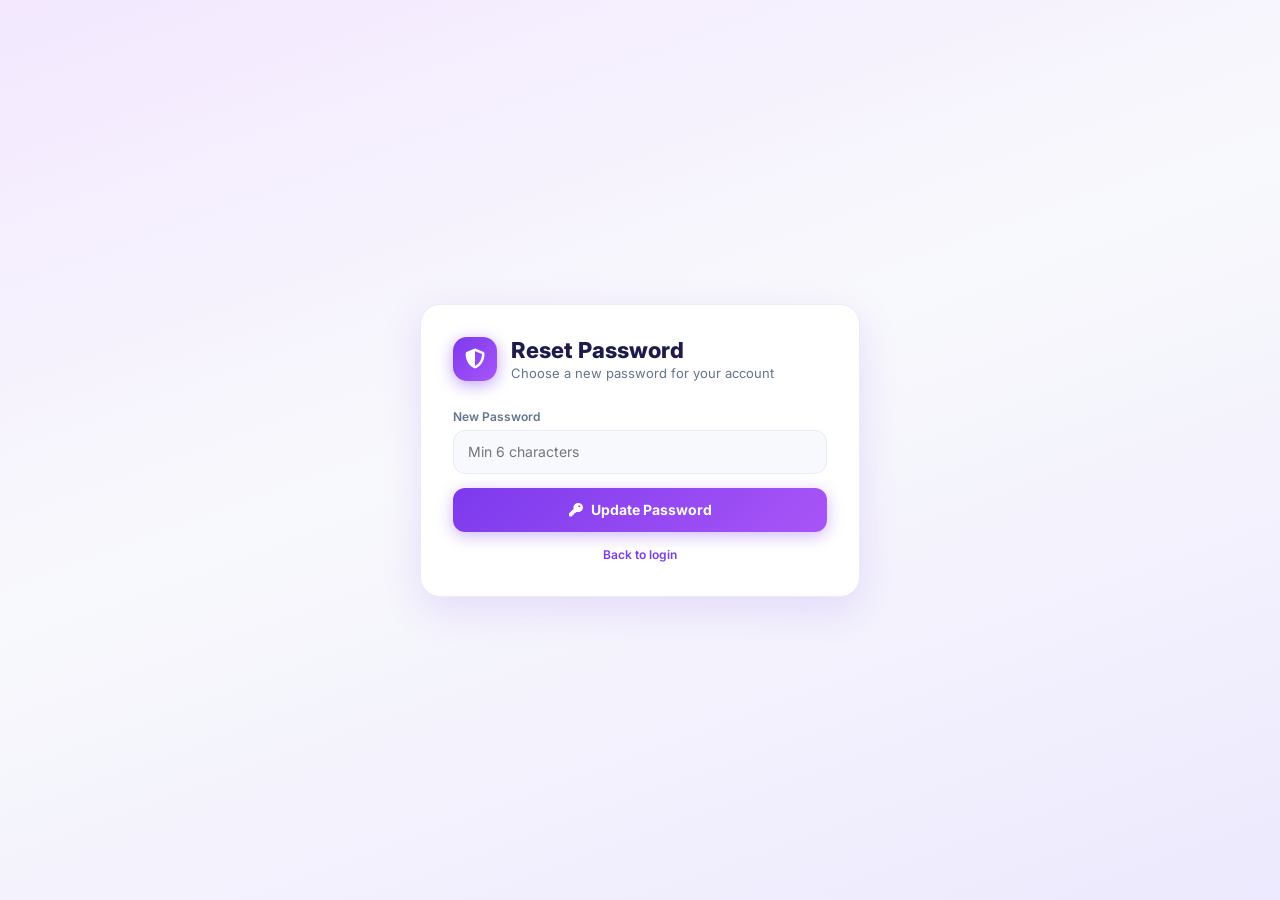
==== safepath/frontend/reset-password.html @ 69503cb5 "Initial SafePath project upload" ====
<!DOCTYPE html>
<html lang="en">
<head>
  <title>SafePath AI - Reset Password</title>
  <meta charset="UTF-8"/>
  <meta name="viewport" content="width=device-width, initial-scale=1.0"/>
  <link rel="stylesheet" href="https://cdnjs.cloudflare.com/ajax/libs/font-awesome/6.5.1/css/all.min.css"/>
  <link rel="stylesheet" href="styles.css"/>
</head>
<body class="reset-page">
  <main class="login-shell">
    <section class="login-card">
      <header class="login-brand">
        <div class="brand-mark"><i class="fa-solid fa-shield-halved"></i></div>
        <div>
          <h1>Reset Password</h1>
          <p>Choose a new password for your account</p>
        </div>
      </header>
      <div class="input-group">
        <label>New Password</label>
        <input id="newPassword" type="password" placeholder="Min 6 characters" autocomplete="new-password"/>
      </div>
      <button type="button" id="resetBtn" class="btn-primary"><i class="fa-solid fa-key" style="margin-right:8px"></i>Update Password</button>
      <p class="info-text login-switch" style="margin-top:14px"><a href="login.html">Back to login</a></p>
    </section>
  </main>
  <div id="toastHost"></div>
  <script src="origin.js"></script>
  <script>
    const API = getApiBase();
    const token = new URLSearchParams(location.search).get("token");

    function toast(message, type = "info") {
      const el = document.createElement("div");
      el.className = `toast ${type}`;
      el.textContent = message;
      document.getElementById("toastHost").appendChild(el);
      setTimeout(() => el.remove(), 6000);
    }

    document.getElementById("resetBtn").onclick = async () => {
      const password = document.getElementById("newPassword").value;
      if (!token) {
        toast("Invalid reset link.", "danger");
        return;
      }
      if (!password || password.length < 6) {
        toast("Password must be at least 6 characters.", "warn");
        return;
      }
      try {
        const res = await fetch(`${API}/api/reset-password`, {
          method: "POST",
          headers: { "Content-Type": "application/json" },
          body: JSON.stringify({ token, password }),
        });
        const data = await res.json();
        if (!res.ok) throw new Error(data.message || "Reset failed");
        toast("Password updated. Redirecting to login…", "success");
        setTimeout(() => { location.href = "login.html"; }, 1500);
      } catch (err) {
        toast(err.message, "danger");
      }
    };
  </script>
</body>
</html>
---- safepath/frontend/styles.css ----
/* SafePath — Premium Purple Dashboard Theme */
@import url("https://fonts.googleapis.com/css2?family=Inter:wght@400;500;600;700;800&display=swap");

:root {
  --primary: #7C3AED;
  --primary-dark: #6D28D9;
  --secondary: #A855F7;
  --bg: #F8F9FC;
  --card: #FFFFFF;
  --text: #1E1B4B;
  --text-muted: #64748B;
  --text-light: #94A3B8;
  --border: #E8ECF4;
  --success: #22C55E;
  --warning: #F59E0B;
  --danger: #EF4444;
  --sos-pink: #F43F5E;
  --sidebar-w: 300px;
  --radius: 20px;
  --radius-sm: 12px;
  --shadow: 0 4px 24px rgba(124, 58, 237, 0.08);
  --shadow-lg: 0 12px 40px rgba(124, 58, 237, 0.14);
  --gradient: linear-gradient(135deg, var(--primary) 0%, var(--secondary) 100%);
  --sidebar-gradient: linear-gradient(180deg, #4C1D95 0%, #1E1B4B 55%, #0F0A1E 100%);
  --transition: 0.25s cubic-bezier(0.4, 0, 0.2, 1);
}

* { box-sizing: border-box; margin: 0; padding: 0; }

html { scroll-behavior: smooth; }

body {
  height: 100vh;
  overflow: hidden;
  color: var(--text);
  background: var(--bg);
  font-family: Inter, "Segoe UI", system-ui, sans-serif;
  -webkit-font-smoothing: antialiased;
}

/* ─── App Shell ─── */
.app-body {
  display: grid;
  grid-template-columns: var(--sidebar-w) 1fr;
  height: 100vh;
}

.app-shell {
  display: flex;
  flex-direction: column;
  min-width: 0;
  height: 100vh;
  overflow: hidden;
}

/* ─── Sidebar ─── */
.sidebar {
  position: relative;
  z-index: 1200;
  display: flex;
  flex-direction: column;
  height: 100vh;
  padding: 24px 16px;
  background: var(--sidebar-gradient);
  overflow-y: auto;
  transition: transform var(--transition);
}

.sidebar-brand {
  display: flex;
  gap: 12px;
  align-items: center;
  padding: 0 8px 24px;
  border-bottom: 1px solid rgba(255, 255, 255, 0.08);
  margin-bottom: 20px;
}

.brand {
  display: flex;
  gap: 12px;
  align-items: center;
  width: 100%;
  margin-bottom: 16px;
}

.brand-mark {
  display: grid;
  width: 44px;
  height: 44px;
  place-items: center;
  border-radius: 14px;
  color: #fff;
  background: var(--gradient);
  font-size: 20px;
  font-weight: 800;
  box-shadow: 0 4px 16px rgba(124, 58, 237, 0.45);
  flex-shrink: 0;
}

.sidebar-brand h1,
.brand h1 {
  font-size: 20px;
  font-weight: 800;
  color: #fff;
  line-height: 1.2;
}

.brand-tagline,
.brand-sub,
.brand p {
  margin-top: 2px;
  color: rgba(255, 255, 255, 0.55);
  font-size: 11px;
  font-weight: 500;
}

.sidebar-nav {
  flex: 1;
  display: flex;
  flex-direction: column;
  gap: 4px;
}

.nav-section { margin-bottom: 18px; }

.nav-section-title,
.sidebar-heading {
  display: inline-block;
  margin: 0 0 12px 0;
  padding: 6px 12px;
  border-radius: 8px;
  font-size: 11px;
  font-weight: 800;
  letter-spacing: 0.14em;
  text-transform: uppercase;
  line-height: 1.2;
  border-left: 3px solid currentColor;
  box-shadow: 0 2px 10px rgba(0, 0, 0, 0.12);
}

.nav-section-title {
  margin-left: 4px;
}

.nav-title-navigation {
  color: #EDE9FE;
  background: linear-gradient(90deg, rgba(167, 139, 250, 0.35), rgba(167, 139, 250, 0.08));
  border-left-color: #C4B5FD;
  text-shadow: 0 0 20px rgba(196, 181, 253, 0.4);
}

.nav-title-checkpoints {
  color: #CFFAFE;
  background: linear-gradient(90deg, rgba(34, 211, 238, 0.28), rgba(34, 211, 238, 0.06));
  border-left-color: #22D3EE;
  text-shadow: 0 0 20px rgba(34, 211, 238, 0.35);
}

.sidebar-heading-safety {
  color: #DCFCE7;
  background: linear-gradient(90deg, rgba(34, 197, 94, 0.3), rgba(34, 197, 94, 0.06));
  border-left-color: #4ADE80;
  text-shadow: 0 0 20px rgba(74, 222, 128, 0.35);
}

.sidebar-heading-demo {
  color: #E0E7FF;
  background: linear-gradient(90deg, rgba(129, 140, 248, 0.32), rgba(129, 140, 248, 0.06));
  border-left-color: #818CF8;
  text-shadow: 0 0 20px rgba(129, 140, 248, 0.35);
}

.sidebar-heading-layers {
  color: #FFEDD5;
  background: linear-gradient(90deg, rgba(251, 146, 60, 0.3), rgba(251, 146, 60, 0.06));
  border-left-color: #FB923C;
  text-shadow: 0 0 20px rgba(251, 146, 60, 0.3);
}

.sidebar-heading-actions {
  color: #FFE4E6;
  background: linear-gradient(90deg, rgba(244, 63, 94, 0.32), rgba(244, 63, 94, 0.06));
  border-left-color: #FB7185;
  text-shadow: 0 0 20px rgba(251, 113, 133, 0.35);
}

.sidebar-panel h3.sidebar-heading {
  margin-bottom: 12px;
}

.nav-link {
  display: flex;
  align-items: center;
  gap: 10px;
  width: 100%;
  padding: 10px 12px;
  border: none;
  border-radius: var(--radius-sm);
  color: rgba(255, 255, 255, 0.72);
  background: transparent;
  font-family: inherit;
  font-size: 13px;
  font-weight: 600;
  text-decoration: none;
  cursor: pointer;
  transition: background var(--transition), color var(--transition), transform var(--transition);
}

.nav-link i { width: 18px; text-align: center; font-size: 14px; }

.nav-link:hover {
  background: rgba(255, 255, 255, 0.08);
  color: #fff;
  transform: translateX(3px);
}

.nav-link.active {
  background: var(--gradient);
  color: #fff;
  box-shadow: 0 4px 16px rgba(124, 58, 237, 0.4);
}

.sidebar-help-card {
  margin-top: auto;
  padding: 16px;
  border-radius: var(--radius);
  background: rgba(255, 255, 255, 0.06);
  border: 1px solid rgba(255, 255, 255, 0.1);
  backdrop-filter: blur(8px);
  text-align: center;
}

.sidebar-help-card p {
  color: rgba(255, 255, 255, 0.7);
  font-size: 12px;
  font-weight: 600;
  margin-bottom: 10px;
}

.btn-sos-sidebar {
  width: 100%;
  min-height: 44px;
  border: none;
  border-radius: var(--radius-sm);
  color: #fff;
  background: linear-gradient(135deg, #F43F5E, #E11D48);
  font-family: inherit;
  font-size: 15px;
  font-weight: 800;
  letter-spacing: 0.08em;
  cursor: pointer;
  box-shadow: 0 6px 20px rgba(244, 63, 94, 0.45);
  transition: transform var(--transition), box-shadow var(--transition);
}

.btn-sos-sidebar:hover {
  transform: scale(1.03);
  box-shadow: 0 8px 28px rgba(244, 63, 94, 0.55);
}

.sidebar-footer {
  padding-top: 12px;
  margin-top: 12px;
  border-top: 1px solid rgba(255, 255, 255, 0.08);
}

.sidebar-footer-nav {
  display: flex;
  flex-direction: column;
  gap: 4px;
  margin-bottom: 12px;
}

.sidebar-footer-nav .nav-link {
  padding: 9px 12px;
}

.auth-chip {
  width: 100%;
  min-height: 36px;
  padding: 0 14px;
  border: 1px solid rgba(255, 255, 255, 0.15);
  border-radius: 999px;
  color: rgba(255, 255, 255, 0.8);
  background: rgba(255, 255, 255, 0.06);
  font-family: inherit;
  font-size: 12px;
  font-weight: 600;
  cursor: pointer;
  transition: background var(--transition);
}

.auth-chip:hover { background: rgba(255, 255, 255, 0.12); }

/* ─── Top Navbar ─── */
.top-navbar {
  display: flex;
  align-items: center;
  gap: 16px;
  padding: 14px 24px;
  background: var(--card);
  border-bottom: 1px solid var(--border);
  flex-shrink: 0;
  z-index: 100;
}

.navbar-greeting {
  flex: 1;
  min-width: 0;
}

.greeting-label {
  display: block;
  font-size: 12px;
  color: var(--text-muted);
  font-weight: 500;
}

#userGreeting {
  font-size: 18px;
  font-weight: 700;
  color: var(--text);
  line-height: 1.3;
}

.navbar-actions {
  display: flex;
  align-items: center;
  gap: 12px;
}

.notif-btn {
  position: relative;
  width: 42px;
  height: 42px;
  border: 1px solid var(--border);
  border-radius: 50%;
  background: var(--bg);
  color: var(--text-muted);
  font-size: 16px;
  cursor: pointer;
  transition: background var(--transition), border-color var(--transition);
}

.notif-btn:hover {
  background: #F3E8FF;
  border-color: #DDD6FE;
  color: var(--primary);
}

.notif-badge {
  position: absolute;
  top: 6px;
  right: 6px;
  width: 8px;
  height: 8px;
  border-radius: 50%;
  background: var(--danger);
  border: 2px solid var(--card);
}

.profile-avatar {
  width: 42px;
  height: 42px;
  border-radius: 50%;
  background: var(--gradient);
  display: grid;
  place-items: center;
  color: #fff;
  font-size: 16px;
  font-weight: 700;
  box-shadow: 0 2px 12px rgba(124, 58, 237, 0.3);
}

/* ─── Main Content ─── */
.main-content {
  flex: 1;
  overflow-y: auto;
  padding: 20px 24px 24px;
  display: flex;
  flex-direction: column;
  gap: 16px;
  animation: fadeIn 0.4s ease;
}

@keyframes fadeIn {
  from { opacity: 0; transform: translateY(8px); }
  to { opacity: 1; transform: translateY(0); }
}

.content-layout {
  display: grid;
  grid-template-columns: 340px 1fr;
  gap: 16px;
  min-height: 420px;
  flex: 1;
}

/* ─── Panels & Cards ─── */
.panel {
  padding: 20px;
  border: 1px solid var(--border);
  border-radius: var(--radius);
  background: var(--card);
  box-shadow: var(--shadow);
  transition: box-shadow var(--transition), transform var(--transition);
}

.panel:hover { box-shadow: var(--shadow-lg); }

.panel h3 {
  margin-bottom: 14px;
  color: var(--text-muted);
  font-size: 11px;
  font-weight: 700;
  letter-spacing: 0.08em;
  text-transform: uppercase;
}

.route-card-panel { align-self: start; }

.panel-header {
  display: flex;
  align-items: center;
  justify-content: space-between;
  margin-bottom: 16px;
}

.panel-header h2 {
  font-size: 16px;
  font-weight: 700;
  color: var(--text);
}

/* ─── Inputs ─── */
.input-group { margin-bottom: 14px; }

.input-group label {
  display: block;
  margin-bottom: 6px;
  color: var(--text-muted);
  font-size: 12px;
  font-weight: 600;
}

.input-group input,
.input-group select,
.input-group textarea,
.guardian-section input {
  width: 100%;
  min-height: 44px;
  padding: 10px 14px;
  border: 1.5px solid var(--border);
  border-radius: var(--radius-sm);
  color: var(--text);
  background: var(--bg);
  font-family: inherit;
  font-size: 14px;
  transition: border-color var(--transition), box-shadow var(--transition);
}

.input-group input:focus,
.input-group select:focus,
.input-group textarea:focus {
  outline: none;
  border-color: var(--primary);
  box-shadow: 0 0 0 3px rgba(124, 58, 237, 0.12);
  background: #fff;
}

.route-inputs-wrap { position: relative; }

.swap-btn {
  position: absolute;
  right: -6px;
  top: 50%;
  transform: translateY(-50%);
  z-index: 2;
  width: 32px;
  height: 32px;
  border: 1.5px solid var(--border);
  border-radius: 50%;
  background: var(--card);
  color: var(--primary);
  font-size: 14px;
  cursor: default;
  box-shadow: var(--shadow);
  display: grid;
  place-items: center;
}

/* ─── Buttons ─── */
button {
  min-height: 44px;
  border: 0;
  border-radius: var(--radius-sm);
  font-family: inherit;
  font-size: 14px;
  font-weight: 700;
  cursor: pointer;
  transition: transform var(--transition), box-shadow var(--transition), opacity var(--transition);
}

button:active { transform: scale(0.98); }

.btn-primary, .btn-secondary, .btn-warning, .btn-danger, .btn-marker, .btn-demo {
  width: 100%;
  padding: 10px 14px;
}

.btn-primary {
  color: #fff;
  background: var(--gradient);
  box-shadow: 0 4px 16px rgba(124, 58, 237, 0.35);
}

.btn-primary:hover {
  box-shadow: 0 6px 24px rgba(124, 58, 237, 0.45);
  transform: translateY(-1px);
}

.btn-secondary {
  color: var(--primary);
  background: #F3E8FF;
  border: 1.5px solid #DDD6FE;
}

.btn-secondary:hover { background: #EDE9FE; }

.btn-warning {
  color: #92400E;
  background: #FEF3C7;
  border: 1.5px solid #FDE68A;
}

.btn-warning:hover { background: #FDE68A; }

.btn-danger {
  color: #fff;
  background: linear-gradient(135deg, var(--danger), #DC2626);
  box-shadow: 0 4px 16px rgba(239, 68, 68, 0.35);
}

.btn-danger:hover {
  box-shadow: 0 6px 24px rgba(239, 68, 68, 0.45);
  transform: translateY(-1px);
}

.btn-demo {
  color: #fff;
  background: linear-gradient(135deg, #6366F1, #8B5CF6);
  margin-top: 8px;
}

.btn-marker {
  border: 1.5px solid var(--border);
  color: var(--text);
  background: var(--bg);
  text-align: left;
  font-weight: 600;
  font-size: 13px;
}

.btn-marker:hover {
  border-color: var(--primary);
  background: #F3E8FF;
  color: var(--primary);
}

.btn-location { margin-top: 10px; }

.btn-location.location-active {
  color: #fff;
  background: linear-gradient(135deg, var(--success), #16A34A);
  border-color: transparent;
}

.features-section button + button,
.demo-section button + button,
.guardian-section button + button { margin-top: 8px; }

/* ─── Map ─── */
.map-area {
  position: relative;
  min-height: 0;
  height: 100%;
  border-radius: var(--radius);
  overflow: hidden;
  box-shadow: var(--shadow-lg);
  border: 1px solid var(--border);
}

.map-container {
  position: relative;
  width: 100%;
  height: 100%;
  min-height: 380px;
}

#map { width: 100%; height: 100%; min-height: 380px; }

.map-risk-legend {
  display: none;
  position: absolute;
  top: 16px;
  right: 16px;
  z-index: 800;
  padding: 12px 16px;
  border-radius: var(--radius-sm);
  background: rgba(255, 255, 255, 0.92);
  backdrop-filter: blur(12px);
  border: 1px solid var(--border);
  box-shadow: var(--shadow);
  pointer-events: none;
}

.map-risk-legend h4 {
  font-size: 11px;
  font-weight: 700;
  color: var(--text-muted);
  text-transform: uppercase;
  letter-spacing: 0.06em;
  margin-bottom: 8px;
}

.legend-item {
  display: flex;
  align-items: center;
  gap: 8px;
  font-size: 12px;
  color: var(--text);
  margin-bottom: 4px;
}

.legend-dot {
  width: 10px;
  height: 10px;
  border-radius: 50%;
  flex-shrink: 0;
}

.legend-dot.low { background: var(--success); }
.legend-dot.medium { background: var(--warning); }
.legend-dot.high { background: var(--danger); }

.map-legend {
  position: absolute;
  bottom: 16px;
  left: 16px;
  z-index: 800;
  padding: 10px 14px;
  border-radius: var(--radius-sm);
  border: 1px solid var(--border);
  background: rgba(255, 255, 255, 0.92);
  backdrop-filter: blur(8px);
  font-size: 11px;
  color: var(--text-muted);
  pointer-events: none;
  max-width: 260px;
  line-height: 1.4;
}

/* ─── Summary Cards ─── */
.summary-cards {
  display: grid;
  grid-template-columns: repeat(4, 1fr);
  gap: 14px;
  flex-shrink: 0;
}

.summary-card {
  padding: 18px 20px;
  border-radius: var(--radius);
  background: var(--card);
  border: 1px solid var(--border);
  box-shadow: var(--shadow);
  transition: transform var(--transition), box-shadow var(--transition);
}

.summary-card:hover {
  transform: translateY(-2px);
  box-shadow: var(--shadow-lg);
}

.summary-card h4 {
  font-size: 12px;
  font-weight: 600;
  color: var(--text-muted);
  margin-bottom: 8px;
}

.summary-card .stat-value {
  font-size: 28px;
  font-weight: 800;
  color: var(--text);
  line-height: 1.1;
}

.summary-card .stat-sub {
  font-size: 12px;
  color: var(--text-light);
  margin-top: 4px;
}

.advisor-card { position: relative; }

.beta-badge {
  display: inline-block;
  padding: 2px 8px;
  border-radius: 999px;
  background: var(--gradient);
  color: #fff;
  font-size: 10px;
  font-weight: 700;
  margin-bottom: 8px;
}

.advisor-card p {
  font-size: 12px;
  color: var(--text-muted);
  line-height: 1.5;
}

.score-card .score-display {
  font-size: 32px;
  font-weight: 800;
  color: var(--primary);
  line-height: 1;
}

.score-card .score-display span { color: var(--primary); }

#safetyStatus {
  display: inline-block;
  margin-top: 6px;
  padding: 3px 10px;
  border-radius: 999px;
  font-size: 11px;
  font-weight: 700;
  background: #F0FDF4;
}

/* ─── Feature Sections Grid ─── */
.sections-grid {
  display: grid;
  grid-template-columns: repeat(auto-fill, minmax(300px, 1fr));
  gap: 14px;
}

.status-card h2 {
  display: inline-block;
  min-width: 100px;
  padding: 6px 12px;
  border-radius: var(--radius-sm);
  font-size: 22px;
  font-weight: 800;
}

.status-card p { margin: 8px 0; color: var(--text-muted); font-size: 13px; }

.info-text { color: var(--text-muted); font-size: 12px; line-height: 1.5; }

.location-status { margin-top: 6px; }

/* ─── Route Compare ─── */
.route-compare-panel { display: none; }

.route-compare-panel.visible {
  display: block;
  animation: fadeIn 0.35s ease;
}

.route-compare-header {
  display: flex;
  align-items: center;
  gap: 10px;
  margin-bottom: 16px;
}

.route-compare-header h2 {
  font-size: 18px;
  font-weight: 800;
  color: var(--text);
}

.route-cards {
  display: grid;
  grid-template-columns: 1fr;
  gap: 12px;
  margin-bottom: 14px;
}

.route-card {
  padding: 18px;
  border: 2px solid var(--border);
  border-radius: var(--radius);
  background: var(--card);
  cursor: pointer;
  transition: border-color var(--transition), box-shadow var(--transition), transform var(--transition);
}

.route-card:hover {
  border-color: var(--primary);
  transform: translateY(-2px);
  box-shadow: var(--shadow);
}

.route-card.active {
  border-color: var(--primary);
  box-shadow: 0 0 0 3px rgba(124, 58, 237, 0.15);
}

.route-card.recommended {
  border-color: var(--success);
  box-shadow: 0 0 0 3px rgba(34, 197, 94, 0.15);
}

.route-card.recommended::before {
  content: "Recommended";
  display: inline-block;
  margin-bottom: 8px;
  padding: 3px 10px;
  border-radius: 999px;
  background: #F0FDF4;
  color: var(--success);
  font-size: 10px;
  font-weight: 700;
  text-transform: uppercase;
  letter-spacing: 0.04em;
}

.route-card h4 {
  font-size: 15px;
  font-weight: 700;
  color: var(--text);
  margin-bottom: 8px;
}

.route-card .meta {
  color: var(--text-muted);
  font-size: 12px;
  line-height: 1.6;
}

.why-route-card {
  padding: 18px 20px;
  border-radius: var(--radius);
  background: var(--gradient);
  color: #fff;
}

.why-route-card h4 {
  font-size: 14px;
  font-weight: 700;
  margin-bottom: 6px;
}

.why-route-card p,
.why-route-card #recommendedReason {
  font-size: 13px;
  opacity: 0.92;
  line-height: 1.55;
  color: rgba(255, 255, 255, 0.95);
}

/* ─── Route Legend ─── */
.route-legend-panel .btn-marker { margin-bottom: 6px; }

.legend-shortest { border-left: 4px solid #3B82F6; }
.legend-safest { border-left: 4px solid var(--success); }
.legend-balanced { border-left: 4px solid var(--warning); }

/* ─── Guardians ─── */
.guardian-link {
  display: block;
  margin-top: 10px;
  color: var(--primary);
  font-size: 13px;
  font-weight: 700;
  text-decoration: none;
}

.guardian-link:hover { text-decoration: underline; }

.guardian-list { margin: 10px 0 0; padding: 0; list-style: none; }

.guardian-list li {
  display: flex;
  align-items: center;
  justify-content: space-between;
  gap: 8px;
  margin-bottom: 8px;
  padding: 10px 12px;
  border: 1px solid var(--border);
  border-radius: var(--radius-sm);
  background: var(--bg);
  font-size: 12px;
  transition: border-color var(--transition);
}

.guardian-list li:hover { border-color: #DDD6FE; }

.guardian-list button {
  min-height: 28px;
  padding: 0 10px;
  border-radius: 8px;
  color: #fff;
  background: var(--danger);
  font-size: 11px;
}

/* ─── Heatmap ─── */
.heatmap-legend {
  display: flex;
  flex-wrap: wrap;
  gap: 10px;
  margin-top: 10px;
  font-size: 11px;
  color: var(--text-muted);
}

.heatmap-legend i {
  display: inline-block;
  width: 10px;
  height: 10px;
  border-radius: 50%;
}

.leaflet-heatmap-layer { z-index: 450 !important; }

#toggleHeatmapBtn.heatmap-on {
  border-color: var(--danger);
  background: #FEF2F2;
  color: #991B1B;
  opacity: 1 !important;
}

.heatmap-high { background: var(--danger); }
.heatmap-medium { background: var(--warning); }
.heatmap-low { background: #EAB308; }

.marker-controls { display: grid; gap: 7px; }

/* ─── POI Badges ─── */
.map-badge {
  display: inline-flex;
  align-items: center;
  justify-content: center;
  width: 26px;
  height: 26px;
  border-radius: 50%;
  color: #fff;
  font-size: 11px;
  font-weight: 800;
  border: 2px solid #fff;
  box-shadow: 0 2px 8px rgba(30, 27, 75, 0.25);
}

.map-badge.police { background: #1E40AF; }
.map-badge.hospital { background: var(--danger); }
.map-badge.hotel { background: var(--primary); }
.map-badge.hostel { background: #EA580C; }
.map-badge.metro { background: #0891B2; }
.map-badge.bus { background: var(--success); }

.poi-marker-wrap,
.route-pin-wrap {
  background: transparent !important;
  border: none !important;
}

.route-pin {
  display: inline-flex;
  align-items: center;
  justify-content: center;
  width: 30px;
  height: 30px;
  border-radius: 50%;
  color: #fff;
  font-size: 12px;
  font-weight: 800;
  border: 2px solid #fff;
  box-shadow: 0 2px 10px rgba(30, 27, 75, 0.35);
}

.route-pin--start { background: #2563eb; }
.route-pin--dest { background: #dc2626; }

/* ─── Floating Track Button ─── */
.floating-btn {
  position: fixed;
  right: 24px;
  bottom: 24px;
  z-index: 999;
  padding: 0 22px;
  color: #fff;
  background: linear-gradient(135deg, var(--success), #16A34A);
  box-shadow: 0 8px 28px rgba(34, 197, 94, 0.38);
  border-radius: 999px;
  font-weight: 700;
}

.floating-btn:hover {
  transform: translateY(-2px);
  box-shadow: 0 12px 36px rgba(34, 197, 94, 0.45);
}

.floating-btn.danger {
  background: linear-gradient(135deg, var(--danger), #DC2626);
  box-shadow: 0 8px 28px rgba(239, 68, 68, 0.38);
}

/* ─── Mobile Nav ─── */
.sidebar-toggle {
  display: none;
  width: 42px;
  height: 42px;
  border-radius: var(--radius-sm);
  color: var(--text);
  background: var(--bg);
  border: 1.5px solid var(--border);
  font-size: 18px;
  flex-shrink: 0;
  cursor: pointer;
}

.sidebar-backdrop {
  display: none;
  position: fixed;
  inset: 0;
  z-index: 1100;
  background: rgba(15, 10, 30, 0.5);
  backdrop-filter: blur(2px);
}

.sidebar-backdrop.open { display: block; }

.mobile-bottom-nav {
  display: none;
  position: fixed;
  bottom: 0;
  left: 0;
  right: 0;
  z-index: 1000;
  padding: 10px 16px;
  border-top: 1px solid var(--border);
  background: rgba(255, 255, 255, 0.95);
  backdrop-filter: blur(12px);
  justify-content: space-around;
  gap: 8px;
}

.mobile-bottom-nav button {
  flex: 1;
  min-height: 44px;
  background: var(--bg);
  color: var(--text);
  border: 1.5px solid var(--border);
  border-radius: var(--radius-sm);
  font-size: 12px;
  font-weight: 600;
}

.mobile-bottom-nav button:hover {
  background: #F3E8FF;
  border-color: #DDD6FE;
  color: var(--primary);
}

/* ─── Loading ─── */
.loading {
  position: fixed;
  inset: 0;
  z-index: 1500;
  display: flex;
  flex-direction: column;
  gap: 14px;
  align-items: center;
  justify-content: center;
  color: #fff;
  background: rgba(30, 27, 75, 0.75);
  backdrop-filter: blur(4px);
}

.spinner {
  width: 48px;
  height: 48px;
  border: 4px solid rgba(255, 255, 255, 0.25);
  border-top-color: var(--secondary);
  border-radius: 50%;
  animation: spin 0.9s linear infinite;
}

@keyframes spin { to { transform: rotate(360deg); } }

.loading p { font-size: 14px; font-weight: 600; }

/* ─── Modals ─── */
.modal-overlay {
  position: fixed;
  inset: 0;
  z-index: 1600;
  display: flex;
  align-items: center;
  justify-content: center;
  padding: 16px;
  background: rgba(30, 27, 75, 0.5);
  backdrop-filter: blur(4px);
  animation: fadeIn 0.2s ease;
}

.modal-card {
  width: min(460px, 100%);
  max-height: 90vh;
  overflow-y: auto;
  border-radius: var(--radius);
  border: 1px solid var(--border);
  background: var(--card);
  box-shadow: 0 24px 60px rgba(124, 58, 237, 0.2);
  animation: fadeIn 0.3s ease;
}

.modal-header {
  display: flex;
  align-items: center;
  justify-content: space-between;
  padding: 18px 22px;
  border-bottom: 1px solid var(--border);
}

.modal-header h3 {
  font-size: 17px;
  font-weight: 700;
  color: var(--text);
}

.modal-body { padding: 22px; }

.modal-desc {
  margin-bottom: 16px;
  color: var(--text-muted);
  font-size: 13px;
  line-height: 1.5;
}

.close-btn {
  width: 36px;
  height: 36px;
  border-radius: 10px;
  background: var(--bg);
  color: var(--text-muted);
  font-size: 22px;
  border: 1px solid var(--border);
  transition: background var(--transition);
}

.close-btn:hover { background: #F3E8FF; color: var(--primary); }

.unsafe-coords-label {
  margin-bottom: 14px;
  padding: 10px 14px;
  border-radius: var(--radius-sm);
  color: var(--primary);
  background: #F3E8FF;
  font-size: 12px;
  font-weight: 600;
  border: 1px solid #DDD6FE;
}

.category-grid,
.severity-selector {
  display: grid;
  grid-template-columns: repeat(2, 1fr);
  gap: 8px;
}

.cat-btn,
.sev-btn {
  min-height: 40px;
  border: 1.5px solid var(--border);
  border-radius: var(--radius-sm);
  background: var(--bg);
  color: var(--text-muted);
  font-size: 12px;
  font-weight: 600;
}

.cat-btn:hover,
.sev-btn:hover {
  border-color: #DDD6FE;
  background: #F3E8FF;
}

.cat-btn.active {
  border-color: var(--primary);
  background: #F3E8FF;
  color: var(--primary);
  font-weight: 700;
}

.sev-btn.active {
  border-color: var(--sev-color, var(--primary));
  background: var(--sev-color, var(--primary));
  color: #fff;
}

.modal-body textarea {
  width: 100%;
  padding: 12px;
  border: 1.5px solid var(--border);
  border-radius: var(--radius-sm);
  font-family: inherit;
  font-size: 13px;
  resize: none;
  background: var(--bg);
}

/* ─── Star Rating ─── */
.star-rating {
  display: flex;
  justify-content: center;
  gap: 8px;
  margin: 12px 0 14px;
}

.star-btn {
  width: 48px;
  height: 48px;
  border: none;
  border-radius: var(--radius-sm);
  background: var(--bg);
  color: #CBD5E1;
  font-size: 32px;
  line-height: 1;
  cursor: pointer;
  transition: color var(--transition), transform var(--transition), background var(--transition);
}

.star-btn:hover,
.star-btn.active {
  color: var(--warning);
  background: #FEF3C7;
  transform: scale(1.1);
}

.rating-hint {
  text-align: center;
  font-size: 13px;
  color: var(--text-muted);
  margin-bottom: 16px;
  min-height: 20px;
}

#arrivalReviewModal .modal-card {
  background: linear-gradient(160deg, #fff 60%, #F3E8FF 100%);
}

#arrivalReviewModal .modal-header {
  background: var(--gradient);
  border-bottom: none;
  border-radius: var(--radius) var(--radius) 0 0;
}

#arrivalReviewModal .modal-header h3 { color: #fff; }

#arrivalReviewModal .close-btn {
  background: rgba(255, 255, 255, 0.2);
  color: #fff;
  border-color: transparent;
}

/* ─── SOS Overlay ─── */
.sos-overlay {
  position: fixed;
  inset: 0;
  z-index: 2000;
  display: grid;
  place-items: center;
  background: rgba(127, 29, 29, 0.92);
  backdrop-filter: blur(6px);
  animation: fadeIn 0.2s ease;
}

.sos-panel,
.sos-card {
  width: min(380px, calc(100vw - 32px));
  padding: 32px;
  border-radius: var(--radius);
  background: var(--card);
  border: 2px solid #FECACA;
  text-align: center;
  box-shadow: 0 24px 60px rgba(0, 0, 0, 0.3);
}

.sos-icon {
  width: 72px;
  height: 72px;
  margin: 0 auto 16px;
  border-radius: 50%;
  background: linear-gradient(135deg, var(--danger), #DC2626);
  color: #fff;
  font-size: 36px;
  font-weight: 900;
  display: grid;
  place-items: center;
  box-shadow: 0 0 0 12px rgba(239, 68, 68, 0.2), 0 0 0 24px rgba(239, 68, 68, 0.1);
  animation: sosPulse 1.5s ease infinite;
}

@keyframes sosPulse {
  0%, 100% { box-shadow: 0 0 0 12px rgba(239, 68, 68, 0.2), 0 0 0 24px rgba(239, 68, 68, 0.1); }
  50% { box-shadow: 0 0 0 18px rgba(239, 68, 68, 0.15), 0 0 0 36px rgba(239, 68, 68, 0.05); }
}

.sos-panel h2 {
  font-size: 20px;
  font-weight: 800;
  color: var(--danger);
  margin-bottom: 8px;
}

.sos-panel p { font-size: 14px; color: var(--text-muted); margin-bottom: 8px; }

.sos-panel #cancelSosBtn {
  margin-top: 16px;
  width: 100%;
  background: var(--bg);
  color: var(--text);
  border: 1.5px solid var(--border);
}

.sos-helpline {
  margin-top: 14px;
  padding: 12px;
  border-radius: var(--radius-sm);
  background: #FEF2F2;
  border: 1px solid #FECACA;
  text-align: left;
}

.sos-helpline-title {
  font-size: 13px;
  font-weight: 700;
  color: var(--danger);
  margin-bottom: 8px !important;
}

.sos-helpline-btn {
  display: block;
  width: 100%;
  min-height: 40px;
  margin-top: 6px;
  border: 0;
  border-radius: var(--radius-sm);
  background: var(--danger);
  color: #fff;
  font-weight: 700;
  font-size: 13px;
  cursor: pointer;
}

.sos-helpline-btn:hover {
  filter: brightness(1.05);
}

.stopped-confirm-overlay .sos-panel #confirmStoppedSafeBtn {
  width: 100%;
  margin-bottom: 8px;
}

.stopped-confirm-overlay .sos-icon {
  background: linear-gradient(135deg, var(--warning), #ea580c);
}

/* ─── Toast ─── */
.toast {
  position: fixed;
  top: 18px;
  right: 18px;
  z-index: 1800;
  max-width: min(360px, calc(100vw - 36px));
  padding: 12px 16px;
  border-radius: var(--radius-sm);
  color: #fff;
  background: var(--text);
  box-shadow: var(--shadow-lg);
  font-size: 14px;
  font-weight: 500;
  animation: fadeIn 0.3s ease;
}

.toast.success { background: #15803D; }
.toast.warn { background: #B45309; }
.toast.danger { background: var(--danger); }

#toastHost { position: fixed; top: 18px; right: 18px; z-index: 2000; }

/* ─── Login / Reset ─── */
.login-page,
.reset-page {
  min-height: 100vh;
  display: grid;
  place-items: center;
  background: linear-gradient(160deg, #F3E8FF 0%, var(--bg) 45%, #EDE9FE 100%);
}

.login-shell { width: min(440px, calc(100vw - 32px)); }

.login-card {
  padding: 32px;
  border: 1px solid var(--border);
  border-radius: var(--radius);
  background: var(--card);
  box-shadow: var(--shadow-lg);
  animation: fadeIn 0.4s ease;
}

.login-brand {
  display: flex;
  gap: 14px;
  align-items: center;
  margin-bottom: 28px;
}

.login-brand h1 {
  font-size: 22px;
  font-weight: 800;
  color: var(--text);
}

.login-brand p {
  color: var(--text-muted);
  font-size: 13px;
  margin-top: 2px;
}

.btn-google {
  display: flex;
  align-items: center;
  justify-content: center;
  gap: 10px;
  width: 100%;
  min-height: 46px;
  border: 1.5px solid var(--border);
  border-radius: var(--radius-sm);
  background: var(--card);
  font-size: 14px;
  font-weight: 700;
  transition: background var(--transition);
}

.btn-google:hover { background: var(--bg); }

.google-icon {
  display: grid;
  width: 24px;
  height: 24px;
  place-items: center;
  border-radius: 50%;
  color: #fff;
  background: #4285F4;
  font-size: 13px;
  font-weight: 800;
}

.login-divider {
  display: grid;
  grid-template-columns: 1fr auto 1fr;
  gap: 12px;
  align-items: center;
  margin: 20px 0;
  color: var(--text-light);
  font-size: 12px;
}

.login-divider::before,
.login-divider::after {
  content: "";
  height: 1px;
  background: var(--border);
}

.login-switch { margin-top: 14px; text-align: center; }

.login-switch a {
  color: var(--primary);
  font-weight: 600;
  text-decoration: none;
}

.login-switch a:hover { text-decoration: underline; }

.google-btn-host {
  display: flex;
  justify-content: center;
  min-height: 46px;
}

/* Legacy compat */
.shell {
  display: contents;
}

/* ═══════════════════════════════════════════
   NEW LAYOUT — Plan Route / Map-first UI
   ═══════════════════════════════════════════ */

.app-shell {
  position: relative;
  overflow: hidden;
}

/* Page switching */
.app-page {
  display: none;
  flex-direction: column;
  height: 100%;
  overflow-y: auto;
  animation: fadeIn 0.3s ease;
}

#page-plan-route {
  display: flex;
  flex-direction: column;
  height: 100%;
  min-height: 0;
  overflow-x: hidden;
  overflow-y: auto;
  position: relative;
  -webkit-overflow-scrolling: touch;
}

.app-page:target {
  display: flex;
}

body:has(.app-page:target) #page-plan-route:not(:target) {
  display: none;
}

/* Sidebar nav active */
body:not(:has(.app-page:target)) .nav-plan,
body:has(#page-plan-route:target) .nav-plan {
  background: var(--gradient);
  color: #fff;
  box-shadow: 0 4px 16px rgba(124, 58, 237, 0.4);
}

body:has(#page-guardians:target) .nav-guardians { background: var(--gradient); color: #fff; box-shadow: 0 4px 16px rgba(124, 58, 237, 0.4); }
body:has(#page-profile:target) .nav-profile { background: var(--gradient); color: #fff; box-shadow: 0 4px 16px rgba(124, 58, 237, 0.4); }

.nav-link.active { background: transparent; box-shadow: none; }

.mobile-only {
  display: none;
  position: fixed;
  top: 12px;
  left: 12px;
  z-index: 1300;
}

/* Route toolbar */
.route-toolbar {
  flex-shrink: 0;
  padding: 14px 20px;
  background: var(--card);
  border-bottom: 1px solid var(--border);
}

.route-toolbar-brand {
  margin-bottom: 12px;
}

.route-toolbar-brand h2 {
  font-size: 18px;
  font-weight: 800;
  color: var(--text);
}

.toolbar-greeting,
#userGreeting {
  font-size: 13px !important;
  font-weight: 500 !important;
  color: var(--text-muted) !important;
  margin-top: 2px;
}

.route-toolbar-form {
  display: flex;
  flex-wrap: wrap;
  gap: 10px;
  align-items: flex-end;
}

.toolbar-field {
  flex: 1;
  min-width: 140px;
}

.toolbar-field--mode {
  flex: 0 0 130px;
  min-width: 120px;
}

.toolbar-field label {
  display: block;
  font-size: 11px;
  font-weight: 600;
  color: var(--text-muted);
  margin-bottom: 4px;
}

.toolbar-field input,
.toolbar-field select {
  width: 100%;
  min-height: 40px;
  padding: 8px 12px;
  border: 1.5px solid var(--border);
  border-radius: var(--radius-sm);
  font-family: inherit;
  font-size: 13px;
  background: var(--bg);
  color: var(--text);
}

.toolbar-field input:focus,
.toolbar-field select:focus {
  outline: none;
  border-color: var(--primary);
  box-shadow: 0 0 0 3px rgba(124, 58, 237, 0.1);
  background: #fff;
}

.btn-toolbar {
  width: auto !important;
  min-width: 100px;
  min-height: 40px !important;
  padding: 8px 18px !important;
  flex-shrink: 0;
}

.btn-demo.btn-toolbar {
  min-width: 72px;
  margin-top: 0;
}

/* Map stage — full viewport height; route panel is below (page scroll) */
.map-stage {
  position: relative;
  flex: 0 0 auto;
  width: 100%;
  height: calc(100vh - var(--plan-toolbar-h, 150px));
  min-height: 420px;
}

.map-stage .map-container,
.map-stage #map {
  width: 100%;
  height: 100%;
  min-height: 100%;
}

.map-overlays {
  position: absolute;
  inset: 0;
  z-index: 500;
  pointer-events: none;
}

.map-overlays > * {
  pointer-events: auto;
}

/* Safety float — top right (horizontal card) */
.map-safety-float {
  position: absolute;
  top: 14px;
  right: 14px;
  z-index: 600;
  display: flex;
  align-items: center;
  gap: 12px;
  padding: 12px 14px;
  border-radius: var(--radius-sm);
  background: rgba(255, 255, 255, 0.96);
  backdrop-filter: blur(12px);
  border: 1px solid var(--border);
  box-shadow: var(--shadow);
  min-width: 0;
  text-align: left;
}

.safety-float-icon {
  width: 40px;
  height: 40px;
  border-radius: 10px;
  background: #F0FDF4;
  color: var(--success);
  display: grid;
  place-items: center;
  font-size: 18px;
  flex-shrink: 0;
}

.safety-float-body {
  min-width: 0;
}

.safety-float-label {
  font-size: 11px;
  font-weight: 500;
  color: var(--text-muted);
  margin-bottom: 2px;
}

.safety-float-score {
  font-size: 22px;
  font-weight: 800;
  color: var(--text);
  line-height: 1.1;
}

.safety-float-score #safetyScore {
  color: var(--text);
}

.safety-float-score .score-denom {
  font-size: 13px;
  font-weight: 500;
  color: var(--text-light);
}

#safetyStatus,
.safety-float-badge {
  display: inline-flex;
  align-items: center;
  gap: 4px;
  margin-top: 4px;
  padding: 2px 8px;
  border-radius: 999px;
  font-size: 10px;
  font-weight: 700;
  background: #F0FDF4;
  color: var(--success);
}

.visually-hidden {
  position: absolute;
  width: 1px;
  height: 1px;
  padding: 0;
  margin: -1px;
  overflow: hidden;
  clip: rect(0, 0, 0, 0);
  white-space: nowrap;
  border: 0;
}

/* Heatmap state in sidebar */
.heatmap-state {
  margin-left: auto;
  padding: 2px 7px;
  border-radius: 999px;
  font-size: 9px;
  font-weight: 800;
  letter-spacing: 0.04em;
}

.heatmap-state--off {
  background: rgba(255, 255, 255, 0.12);
  color: rgba(255, 255, 255, 0.5);
}

.heatmap-state--on {
  display: none;
  background: rgba(239, 68, 68, 0.25);
  color: #FCA5A5;
}

body:has(#toggleHeatmapBtn.heatmap-on) .heatmap-state--off { display: none; }
body:has(#toggleHeatmapBtn.heatmap-on) .heatmap-state--on { display: inline-block; }

.nav-checkpoint {
  font-size: 12px !important;
  padding: 8px 12px !important;
}

/* Heatmap popover on map */
.heatmap-popover {
  display: none;
  position: absolute;
  top: 14px;
  left: 50%;
  transform: translateX(-50%);
  z-index: 600;
  padding: 10px 16px;
  border-radius: var(--radius-sm);
  background: rgba(255, 255, 255, 0.96);
  border: 1px solid #FECACA;
  box-shadow: var(--shadow);
  text-align: center;
  max-width: 280px;
  font-size: 12px;
  color: var(--text-muted);
}

.heatmap-popover strong {
  display: block;
  color: var(--danger);
  font-size: 13px;
  margin-bottom: 4px;
}

body:has(#toggleHeatmapBtn.heatmap-on) .heatmap-popover {
  display: block;
  animation: fadeIn 0.3s ease;
}

#routeLegend {
  display: none !important;
}

/* Route cards — horizontal row (all visible at once) */

/* Compact trip action buttons */
.trip-actions--compact {
  flex-direction: row;
  flex-wrap: wrap;
  gap: 10px;
  margin-top: 12px;
  padding-top: 12px;
}

.btn-trip {
  width: auto !important;
  min-height: 40px !important;
  padding: 8px 16px !important;
  font-size: 13px !important;
  font-weight: 600 !important;
  flex: 1;
  min-width: 160px;
}

#trackBtn.btn-trip.danger {
  background: linear-gradient(135deg, var(--danger), #DC2626) !important;
  color: #fff !important;
  border-color: transparent !important;
}

/* Arrival / Trip Summary modal */
.arrival-modal .arrival-card {
  width: min(400px, 100%);
  padding: 0;
  overflow: hidden;
  border: none;
  box-shadow: 0 24px 60px rgba(76, 29, 149, 0.25);
}

.arrival-close {
  position: absolute;
  top: 12px;
  right: 12px;
  z-index: 2;
}

.arrival-hero {
  position: relative;
  padding: 28px 24px 20px;
  background: linear-gradient(160deg, #4C1D95 0%, #6D28D9 50%, #7C3AED 100%);
  text-align: center;
  color: #fff;
}

.arrival-confetti {
  position: absolute;
  inset: 0;
  opacity: 0.35;
  background-image:
    radial-gradient(circle, #FDE68A 2px, transparent 2px),
    radial-gradient(circle, #FCA5A5 2px, transparent 2px),
    radial-gradient(circle, #86EFAC 2px, transparent 2px);
  background-size: 40px 40px, 55px 55px, 48px 48px;
  background-position: 10% 20%, 80% 30%, 50% 70%;
}

.arrival-check {
  position: relative;
  width: 64px;
  height: 64px;
  margin: 0 auto 12px;
  border-radius: 50%;
  background: var(--success);
  color: #fff;
  font-size: 28px;
  display: grid;
  place-items: center;
  box-shadow: 0 4px 20px rgba(34, 197, 94, 0.45);
}

.arrival-hero h2 {
  position: relative;
  font-size: 18px;
  font-weight: 700;
  line-height: 1.35;
}

.arrival-stats {
  padding: 16px 20px;
  background: #fff;
  border-bottom: 1px solid var(--border);
}

.arrival-stat {
  display: flex;
  justify-content: space-between;
  align-items: center;
  padding: 10px 0;
  border-bottom: 1px solid var(--border);
  font-size: 13px;
}

.arrival-stat:last-child { border-bottom: 0; }

.arrival-stat-label { color: var(--text-muted); font-weight: 500; }

.arrival-stat-value { color: var(--text); font-weight: 800; }

.arrival-rating-block {
  padding: 18px 20px 22px;
  background: #fff;
  text-align: center;
}

.arrival-rating-block h3 {
  font-size: 14px;
  font-weight: 700;
  color: var(--text);
  margin-bottom: 10px;
}

.arrival-rating-block .btn-primary {
  margin-top: 4px;
}

.route-cards--row .route-card:nth-child(1) { border-left: 4px solid #3B82F6; }
.route-cards--row .route-card:nth-child(2) { border-left: 4px solid var(--success); }
.route-cards--row .route-card:nth-child(3) { border-left: 4px solid var(--warning); }

/* Remove old safety float center styles */
.safety-float-status,
.safety-float-updated,
.safety-float-gps,
.map-sos-fab {
  display: none !important;
}

/* Map floating controls — left */
.map-float-controls {
  position: absolute;
  left: 14px;
  top: 50%;
  transform: translateY(-50%);
  z-index: 600;
  display: flex;
  flex-direction: column;
  gap: 8px;
}

.map-ctrl-btn {
  width: 42px !important;
  height: 42px !important;
  min-height: 42px !important;
  padding: 0 !important;
  border-radius: var(--radius-sm) !important;
  background: rgba(255, 255, 255, 0.94) !important;
  border: 1px solid var(--border) !important;
  color: var(--text) !important;
  font-size: 16px !important;
  box-shadow: var(--shadow);
  display: grid;
  place-items: center;
}

.map-ctrl-btn:hover {
  background: #F3E8FF !important;
  color: var(--primary) !important;
  border-color: #DDD6FE !important;
}

.map-ctrl-btn.location-active {
  background: var(--gradient) !important;
  color: #fff !important;
  border-color: transparent !important;
}

#toggleHeatmapBtn.heatmap-on {
  background: #FEF2F2 !important;
  color: #991B1B !important;
  border-color: #FECACA !important;
  opacity: 1 !important;
}

/* Risk legend — heatmap on only */
.map-risk-legend {
  display: none;
  position: absolute;
  bottom: 80px;
  right: 14px;
  top: auto;
  left: auto;
  z-index: 600;
  padding: 10px 14px;
  border-radius: var(--radius-sm);
  background: rgba(255, 255, 255, 0.94);
  backdrop-filter: blur(12px);
  border: 1px solid var(--border);
  box-shadow: var(--shadow);
  pointer-events: none;
}

body:has(#toggleHeatmapBtn.heatmap-on) .map-risk-legend {
  display: block;
}

/* SOS fab — bottom right on map */
.map-sos-fab {
  position: absolute;
  bottom: 20px;
  right: 14px;
  z-index: 600;
  min-height: 48px;
  padding: 0 20px;
  border: none;
  border-radius: 999px;
  color: #fff;
  background: linear-gradient(135deg, #F43F5E, #E11D48);
  font-family: inherit;
  font-size: 14px;
  font-weight: 800;
  box-shadow: 0 6px 24px rgba(244, 63, 94, 0.45);
  display: flex;
  align-items: center;
  gap: 8px;
  cursor: pointer;
}

.map-sos-fab:hover {
  transform: scale(1.04);
  box-shadow: 0 8px 28px rgba(244, 63, 94, 0.55);
}

/* Below map — route selection after map in scroll flow (never on map) */
.below-map {
  flex: 0 0 auto;
  width: 100%;
  padding: 0;
  background: var(--card);
  border-top: 1px solid var(--border);
}

#page-plan-route:has(#routeComparePanel.visible) .map-stage {
  height: calc(100vh - var(--plan-toolbar-h, 150px));
  min-height: 420px;
  flex: 0 0 auto;
}

#page-plan-route:has(#routeComparePanel.visible) .below-map {
  max-height: none;
  overflow: visible;
}

.map-route-resizer {
  display: none;
  flex-shrink: 0;
  align-items: center;
  justify-content: center;
  height: 14px;
  cursor: ns-resize;
  background: linear-gradient(180deg, var(--bg), var(--card));
  border-top: 1px solid var(--border);
  border-bottom: 1px solid var(--border);
  color: var(--text-muted);
  font-size: 12px;
  user-select: none;
  touch-action: none;
}

#page-plan-route:has(#routeComparePanel.visible) .map-route-resizer {
  display: flex;
}

.map-route-resizer:hover {
  color: var(--primary);
  background: rgba(124, 58, 237, 0.06);
}

.route-reasons {
  margin-top: 10px;
  padding-top: 10px;
  border-top: 1px dashed var(--border);
  text-align: left;
  display: block;
}

.route-reasons-title {
  display: block;
  font-size: 12px;
  font-weight: 800;
  color: var(--primary);
  margin-bottom: 6px;
}

.route-reasons-list {
  list-style: none;
  margin: 0;
  padding: 0;
}

.route-reasons-list li {
  font-size: 12px;
  line-height: 1.5;
  color: var(--text);
  margin-bottom: 4px;
}

.reason-check {
  color: var(--success);
  margin-right: 5px;
  font-size: 10px;
}

.route-compare-panel.visible {
  display: block;
  padding: 16px 20px 24px;
  background: var(--card);
  border-top: none;
  box-shadow: none;
}
.route-cards--stack,
.route-cards.route-cards--stack {
  grid-template-columns: 1fr !important;
  gap: 8px;
  margin-bottom: 10px;
}

.route-cards--stack .route-card {
  padding: 10px 14px;
}

.route-cards--stack .route-card h4 {
  font-size: 13px;
  margin-bottom: 4px;
}

.route-cards--stack .route-card .meta {
  font-size: 11px;
  line-height: 1.45;
}

.route-cards--stack .route-card:nth-child(1) { border-left: 4px solid #3B82F6; }
.route-cards--stack .route-card:nth-child(2) { border-left: 4px solid var(--success); }
.route-cards--stack .route-card:nth-child(3) { border-left: 4px solid var(--warning); }

.route-compare-panel.visible .why-route-card {
  padding: 10px 14px;
  margin-top: 8px;
}

.route-compare-panel.visible .why-route-card h4 {
  font-size: 12px;
  margin-bottom: 4px;
}

.route-compare-panel.visible .why-route-card p {
  font-size: 11px;
  line-height: 1.4;
}

.route-compare-panel.visible .section-title {
  font-size: 13px;
  margin-bottom: 8px;
  position: sticky;
  top: 0;
  background: var(--card);
  padding-bottom: 6px;
  z-index: 1;
}

.section-title {
  font-size: 14px;
  font-weight: 800;
  color: var(--primary);
  margin-bottom: 10px;
  letter-spacing: 0.02em;
}

.section-title--sub {
  font-size: 13px;
  margin-top: 16px;
  color: var(--text-muted);
}

.compare-summary {
  font-size: 13px;
  color: var(--text-muted);
  line-height: 1.5;
  margin-bottom: 12px;
}

.route-compare-panel {
  display: none;
}

.route-compare-panel.visible {
  display: block;
}

.legend-hint {
  font-size: 12px;
  color: var(--text-muted);
  margin-bottom: 8px;
}

.legend-btns {
  display: flex;
  flex-wrap: wrap;
  gap: 8px;
  margin-bottom: 14px;
}

.legend-btns .btn-marker {
  width: auto;
  flex: 1;
  min-width: 140px;
}

.trip-actions {
  display: flex;
  flex-direction: column;
  gap: 10px;
  margin-top: 16px;
  padding-top: 16px;
  border-top: 1px solid var(--border);
}

.btn-track-large {
  width: 100%;
  min-height: 52px;
  padding: 14px 24px;
  border: none;
  border-radius: var(--radius);
  color: #fff;
  background: linear-gradient(135deg, var(--success), #16A34A);
  font-family: inherit;
  font-size: 16px;
  font-weight: 800;
  box-shadow: 0 6px 24px rgba(34, 197, 94, 0.35);
  display: flex;
  align-items: center;
  justify-content: center;
  gap: 10px;
  cursor: pointer;
}

.btn-track-large:hover {
  transform: translateY(-1px);
  box-shadow: 0 8px 28px rgba(34, 197, 94, 0.42);
}

.btn-track-large.danger {
  background: linear-gradient(135deg, var(--danger), #DC2626);
  box-shadow: 0 6px 24px rgba(239, 68, 68, 0.35);
}

.btn-confirm-arrival {
  width: 100%;
  min-height: 44px;
  padding: 10px 20px;
  border: 1.5px solid var(--border);
  border-radius: var(--radius-sm);
  background: var(--card);
  color: var(--text-muted);
  font-family: inherit;
  font-size: 14px;
  font-weight: 600;
  cursor: pointer;
  display: flex;
  align-items: center;
  justify-content: center;
  gap: 8px;
}

.btn-confirm-arrival:hover {
  background: #F3E8FF;
  border-color: #DDD6FE;
  color: var(--primary);
}

/* Sub-pages */
.page-header {
  padding: 20px 24px 12px;
  flex-shrink: 0;
}

.page-header h2 {
  font-size: 20px;
  font-weight: 800;
  color: var(--text);
}

.page-card {
  margin: 0 20px 14px;
  padding: 20px;
  border: 1px solid var(--border);
  border-radius: var(--radius);
  background: var(--card);
  box-shadow: var(--shadow);
}

.back-to-map {
  display: inline-flex;
  align-items: center;
  gap: 8px;
  margin: 8px 20px 24px;
  color: var(--primary);
  font-size: 13px;
  font-weight: 600;
  text-decoration: none;
}

.back-to-map:hover { text-decoration: underline; }

/* Profile */
.profile-layout {
  padding: 0 20px 24px;
  display: flex;
  flex-direction: column;
  gap: 14px;
}

.profile-card {
  display: flex;
  gap: 20px;
  align-items: flex-start;
}

.profile-avatar-large {
  width: 72px;
  height: 72px;
  border-radius: 50%;
  background: var(--gradient);
  color: #fff;
  font-size: 28px;
  display: grid;
  place-items: center;
  flex-shrink: 0;
  box-shadow: 0 4px 16px rgba(124, 58, 237, 0.3);
}

.profile-fields {
  flex: 1;
  display: grid;
  gap: 10px;
}

.profile-field {
  display: flex;
  justify-content: space-between;
  gap: 12px;
  font-size: 14px;
  padding-bottom: 8px;
  border-bottom: 1px solid var(--border);
}

.pf-label { color: var(--text-muted); font-weight: 500; }
.pf-value { color: var(--text); font-weight: 600; text-align: right; }

.profile-section h3 {
  font-size: 13px;
  font-weight: 700;
  color: var(--text);
  margin-bottom: 8px;
}

.profile-list {
  display: flex;
  flex-direction: column;
  gap: 8px;
  max-height: 280px;
  overflow-y: auto;
}

.profile-list-item {
  display: flex;
  justify-content: space-between;
  gap: 12px;
  padding: 10px 12px;
  border-radius: var(--radius-sm);
  background: var(--bg);
  border: 1px solid var(--border);
}

.pli-main {
  flex: 1;
  min-width: 0;
}

.pli-main strong {
  display: block;
  font-size: 13px;
  color: var(--text);
  margin-bottom: 2px;
}

.pli-meta {
  display: block;
  font-size: 11px;
  color: var(--text-muted);
}

.pli-desc {
  display: block;
  font-size: 11px;
  color: var(--text-muted);
  margin-top: 4px;
  line-height: 1.4;
}

.pli-side {
  text-align: right;
  flex-shrink: 0;
}

.pli-score {
  display: block;
  font-size: 13px;
  font-weight: 800;
  color: var(--primary);
}

.pli-rating {
  display: block;
  font-size: 11px;
  color: #f59e0b;
  margin-top: 2px;
}

.pli-coords {
  font-size: 10px;
  color: var(--text-muted);
  font-family: ui-monospace, monospace;
}

.profile-list-item--report {
  border-left: 3px solid var(--warning);
}

.empty-state { font-style: italic; }

.profile-logout { margin-top: 4px; }

/* Hide removed elements */
.summary-cards,
.top-navbar,
.content-layout,
.main-content,
.map-legend,
.sidebar-help-card {
  display: none !important;
}

/* Track button — floating on map */
.map-track-fab,
#trackBtn.map-track-fab {
  position: absolute;
  bottom: 24px;
  right: 20px;
  z-index: 650;
  min-height: 48px;
  padding: 0 22px;
  border: none;
  border-radius: var(--radius-sm);
  color: #fff;
  background: linear-gradient(135deg, var(--success), #16A34A);
  font-family: inherit;
  font-size: 14px;
  font-weight: 800;
  box-shadow: 0 8px 28px rgba(34, 197, 94, 0.4);
  cursor: pointer;
  width: auto !important;
  pointer-events: auto;
}

.map-track-fab:hover {
  transform: translateY(-2px);
  box-shadow: 0 10px 32px rgba(34, 197, 94, 0.45);
}

.map-track-fab.danger,
#trackBtn.map-track-fab.danger {
  background: linear-gradient(135deg, var(--danger), #DC2626) !important;
  box-shadow: 0 8px 28px rgba(239, 68, 68, 0.45) !important;
}

/* ─── Sidebar panels ─── */
.sidebar-panel {
  margin: 0 4px 12px;
  padding: 14px;
  border-radius: var(--radius-sm);
  background: rgba(255, 255, 255, 0.07);
  border: 1px solid rgba(255, 255, 255, 0.1);
}

.sidebar-panel h3:not(.sidebar-heading) {
  margin-bottom: 10px;
  color: rgba(255, 255, 255, 0.45);
  font-size: 10px;
  font-weight: 700;
  letter-spacing: 0.1em;
  text-transform: uppercase;
}

.sidebar-demo {
  padding: 16px 14px;
}

.sidebar-demo .sidebar-heading-demo {
  margin-bottom: 14px;
}

.sidebar-panel-desc {
  font-size: 11px;
  color: rgba(255, 255, 255, 0.55);
  line-height: 1.65;
  margin-bottom: 16px;
  margin-top: 4px;
}

.sidebar-demo .btn-sidebar-demo {
  margin-top: 4px;
}

.sidebar-location-status {
  font-size: 11px;
  color: rgba(255, 255, 255, 0.5);
  line-height: 1.45;
  margin-top: 8px;
}
.live-safety-status,
#safetyStatus.live-safety-status {
  font-size: 28px;
  font-weight: 800;
  line-height: 1.1;
  margin: 4px 0;
  background: transparent;
  padding: 0;
  border-radius: 0;
  display: block;
}

.live-safety-score {
  font-size: 13px;
  color: rgba(255, 255, 255, 0.75);
  margin-bottom: 10px;
}

.sidebar-xai {
  padding: 14px;
  background: linear-gradient(145deg, rgba(124, 58, 237, 0.22), rgba(15, 23, 42, 0.4));
  border: 1px solid rgba(167, 139, 250, 0.35);
  border-radius: var(--radius-sm);
  margin: 0 10px 12px;
}

.sidebar-heading-xai {
  font-size: 12px !important;
  margin-bottom: 10px !important;
  color: #e9d5ff !important;
}

.sidebar-heading-xai i {
  margin-right: 6px;
  color: #c4b5fd;
}

.xai-metrics {
  margin-bottom: 8px;
}

.xai-metric {
  font-size: 12px;
  color: rgba(255, 255, 255, 0.82);
  margin: 4px 0;
}

.xai-metric strong {
  color: #fff;
}

.xai-trend {
  font-size: 11px;
  font-weight: 700;
  margin: 6px 0 8px;
  padding: 4px 8px;
  border-radius: 6px;
  display: inline-block;
}

.xai-trend--stable { background: rgba(34, 197, 94, 0.2); color: #86efac; }
.xai-trend--rising { background: rgba(239, 68, 68, 0.25); color: #fca5a5; }
.xai-trend--improving { background: rgba(59, 130, 246, 0.25); color: #93c5fd; }

.xai-factors {
  list-style: none;
  margin: 0;
  padding: 0;
  font-size: 10px;
  line-height: 1.45;
  color: rgba(255, 255, 255, 0.65);
}

.xai-factors li {
  margin-bottom: 4px;
  padding-left: 10px;
  position: relative;
}

.xai-factors li::before {
  content: "•";
  position: absolute;
  left: 0;
  color: #a78bfa;
}

.xai-footnote {
  font-size: 9px;
  color: rgba(255, 255, 255, 0.45);
  margin-top: 8px;
  line-height: 1.4;
}

.route-xai-row {
  margin-top: 6px;
  padding-top: 6px;
  border-top: 1px dashed var(--border);
  font-size: 11px;
  line-height: 1.5;
}

.route-xai-badge {
  display: inline-block;
  font-size: 9px;
  font-weight: 800;
  text-transform: uppercase;
  letter-spacing: 0.04em;
  color: var(--primary);
  background: rgba(124, 58, 237, 0.12);
  padding: 2px 6px;
  border-radius: 4px;
  margin-bottom: 4px;
}

.route-confidence {
  color: var(--text);
}

.route-forecast--rising {
  color: var(--danger);
  font-weight: 700;
}

.legend-badge.confirmed {
  display: inline-block;
  width: 10px;
  height: 10px;
  border-radius: 2px;
  background: #7c3aed;
  border: 2px solid #fff;
  box-shadow: 0 0 0 1px #7c3aed;
  margin-right: 6px;
  vertical-align: middle;
}

.heatmap-confirmed-badge {
  background: #7c3aed;
  color: #fff;
  font-size: 9px;
  font-weight: 800;
  padding: 2px 6px;
  border-radius: 4px;
  text-transform: uppercase;
  letter-spacing: 0.03em;
}

.btn-sidebar-location {
  width: 100%;
  min-height: 40px;
  border: none;
  border-radius: var(--radius-sm);
  background: #475569;
  color: #fff;
  font-family: inherit;
  font-size: 13px;
  font-weight: 700;
  cursor: pointer;
  transition: background var(--transition);
}

.btn-sidebar-location.location-active {
  background: linear-gradient(135deg, var(--success), #16A34A);
}

.btn-sidebar-demo {
  width: 100%;
  margin-top: 0;
}

.btn-sidebar-heatmap {
  width: 100%;
  min-height: 40px;
  padding: 10px 12px;
  border: 1px solid rgba(255, 255, 255, 0.15);
  border-radius: var(--radius-sm);
  background: rgba(255, 255, 255, 0.08);
  color: rgba(255, 255, 255, 0.85);
  font-family: inherit;
  font-size: 12px;
  font-weight: 600;
  text-align: left;
  cursor: pointer;
}

.btn-sidebar-heatmap:hover {
  background: rgba(255, 255, 255, 0.12);
}

#toggleHeatmapBtn.heatmap-on {
  border-color: rgba(239, 68, 68, 0.5) !important;
  background: rgba(239, 68, 68, 0.2) !important;
  color: #FECACA !important;
  opacity: 1 !important;
}

.sidebar-heatmap-legend {
  margin-top: 10px;
  color: rgba(255, 255, 255, 0.5);
  font-size: 10px;
}

.btn-sidebar-warning {
  width: 100%;
  min-height: 40px;
  margin-bottom: 8px;
  border: none;
  border-radius: var(--radius-sm);
  background: #FACC15;
  color: #422006;
  font-family: inherit;
  font-size: 13px;
  font-weight: 700;
  cursor: pointer;
}

.btn-sidebar-sos {
  width: 100%;
  min-height: 40px;
  margin-bottom: 8px;
  border: none;
  border-radius: var(--radius-sm);
  background: linear-gradient(135deg, var(--danger), #DC2626);
  color: #fff;
  font-family: inherit;
  font-size: 13px;
  font-weight: 700;
  cursor: pointer;
  box-shadow: 0 4px 16px rgba(239, 68, 68, 0.35);
}

.btn-sidebar-confirm {
  width: 100%;
  min-height: 40px;
  border: none;
  border-radius: var(--radius-sm);
  background: #475569;
  color: #fff;
  font-family: inherit;
  font-size: 13px;
  font-weight: 700;
  cursor: pointer;
}

.sidebar-user-card {
  display: flex;
  align-items: center;
  gap: 10px;
  padding: 10px 12px;
  margin-bottom: 10px;
  border-radius: var(--radius-sm);
  background: rgba(255, 255, 255, 0.06);
  border: 1px solid rgba(255, 255, 255, 0.1);
}

.sidebar-user-avatar {
  width: 36px;
  height: 36px;
  border-radius: 50%;
  background: var(--gradient);
  color: #fff;
  font-size: 14px;
  font-weight: 800;
  display: grid;
  place-items: center;
  flex-shrink: 0;
}

.sidebar-user-info {
  display: flex;
  flex-direction: column;
  gap: 1px;
  min-width: 0;
}

.sidebar-user-info strong {
  color: #fff;
  font-size: 13px;
  font-weight: 700;
  white-space: nowrap;
  overflow: hidden;
  text-overflow: ellipsis;
}

.sidebar-user-info span {
  color: rgba(255, 255, 255, 0.45);
  font-size: 11px;
}

/* ─── Guardians page ─── */
.guardians-page {
  padding: 24px 28px;
  background: var(--bg);
}

.guardians-header {
  display: flex;
  align-items: flex-start;
  justify-content: space-between;
  gap: 16px;
  margin-bottom: 20px;
}

.guardians-header h2 {
  font-size: 24px;
  font-weight: 800;
  color: var(--text);
}

.guardians-subtitle {
  font-size: 14px;
  color: var(--text-muted);
  margin-top: 4px;
}

.btn-add-guardian {
  width: auto !important;
  min-height: 42px;
  padding: 0 18px !important;
  white-space: nowrap;
  flex-shrink: 0;
}

.guardians-content {
  padding: 22px;
  border-radius: var(--radius);
  background: var(--card);
  border: 1px solid var(--border);
  box-shadow: var(--shadow);
}

.guardian-list {
  list-style: none;
  margin: 0 0 18px;
  padding: 0;
}

.guardian-list li {
  margin-bottom: 12px;
  padding: 0;
  border: none;
  background: transparent;
}

.guardian-card-row {
  display: flex;
  align-items: center;
  gap: 14px;
  padding: 14px 16px;
  border: 1px solid var(--border);
  border-radius: var(--radius-sm);
  background: var(--bg);
}

.guardian-avatar {
  width: 44px;
  height: 44px;
  border-radius: 50%;
  background: linear-gradient(135deg, #DDD6FE, #C4B5FD);
  color: var(--primary);
  font-size: 14px;
  font-weight: 800;
  display: grid;
  place-items: center;
  flex-shrink: 0;
}

.guardian-info {
  flex: 1;
  min-width: 0;
  display: flex;
  flex-direction: column;
  gap: 2px;
}

.guardian-name {
  font-size: 15px;
  font-weight: 700;
  color: var(--text);
  text-transform: capitalize;
}

.guardian-contact {
  display: block;
  font-size: 12px;
  color: var(--text-muted);
}

.guardian-remove {
  min-height: 34px !important;
  width: auto !important;
  padding: 0 12px !important;
  border: none;
  border-radius: 8px;
  background: #FEE2E2;
  color: var(--danger);
  font-size: 12px;
  font-weight: 700;
  cursor: pointer;
  display: inline-flex;
  align-items: center;
  gap: 6px;
  flex-shrink: 0;
}

.guardian-remove:hover {
  background: #FECACA;
}

.guardian-action-cards {
  display: grid;
  grid-template-columns: 1fr 1fr;
  gap: 12px;
  margin-bottom: 16px;
}

.guardian-action-card {
  display: flex;
  align-items: flex-start;
  gap: 12px;
  padding: 16px;
  border: none;
  border-radius: var(--radius-sm);
  text-align: left;
  cursor: pointer;
  font-family: inherit;
  transition: transform var(--transition), box-shadow var(--transition);
}

.guardian-action-card:hover {
  transform: translateY(-2px);
  box-shadow: var(--shadow);
}

.guardian-action-card--purple {
  background: #F3E8FF;
  color: var(--primary);
}

.guardian-action-card--green {
  background: #F0FDF4;
  color: #15803D;
}

.gac-icon {
  width: 36px;
  height: 36px;
  border-radius: 10px;
  display: grid;
  place-items: center;
  font-size: 16px;
  flex-shrink: 0;
  background: rgba(255, 255, 255, 0.65);
}

.gac-text {
  display: flex;
  flex-direction: column;
  gap: 4px;
}

.gac-text strong {
  font-size: 13px;
  font-weight: 700;
  line-height: 1.3;
}

.gac-text small {
  font-size: 11px;
  opacity: 0.8;
  line-height: 1.35;
  font-weight: 500;
}

.guardian-access-banner {
  display: flex;
  gap: 14px;
  padding: 16px 18px;
  border-radius: var(--radius-sm);
  background: #F3E8FF;
  border: 1px solid #DDD6FE;
}

.guardian-access-banner > i {
  font-size: 22px;
  color: var(--primary);
  margin-top: 2px;
}

.guardian-access-banner strong {
  display: block;
  font-size: 14px;
  color: var(--text);
  margin-bottom: 4px;
}

.guardian-access-banner p {
  font-size: 12px;
  color: var(--text-muted);
  line-height: 1.45;
  margin-bottom: 8px;
}

.guardian-dashboard-link {
  display: inline-flex;
  align-items: center;
  gap: 6px;
  color: var(--primary);
  font-size: 13px;
  font-weight: 700;
  text-decoration: none;
}

.guardian-dashboard-link:hover {
  text-decoration: underline;
}

.guardians-page .back-to-map {
  margin: 16px 0 0;
}

/* Hide old elements */
.map-safety-float,
.map-float-controls,
.trip-actions {
  display: none !important;
}

/* ─── Responsive (layout v2) ─── */
@media (max-width: 900px) {
  .app-body { grid-template-columns: 1fr; }

  .sidebar {
    position: fixed;
    top: 0;
    left: 0;
    bottom: 0;
    width: min(300px, 88vw);
    transform: translateX(-105%);
  }

  .sidebar.open { transform: translateX(0); }

  .mobile-only { display: grid; place-items: center; }

  .mobile-bottom-nav { display: flex; }

  .route-toolbar { padding: 12px 14px 12px 56px; }

  .route-toolbar-form { flex-direction: column; align-items: stretch; }

  .toolbar-field--mode { flex: 1; }

  .btn-toolbar { width: 100% !important; }

  .map-stage {
    height: calc(100vh - var(--plan-toolbar-h, 200px) - 64px);
    min-height: 300px;
  }

  #page-plan-route:has(#routeComparePanel.visible) .map-stage {
    height: calc(100vh - var(--plan-toolbar-h, 200px) - 64px);
    min-height: 300px;
  }

  #page-plan-route:has(#routeComparePanel.visible) .below-map {
    max-height: none;
    overflow: visible;
  }

  .map-track-fab,
  #trackBtn.map-track-fab {
    bottom: 20px;
    right: 14px;
  }

  #page-plan-route,
  #page-profile,
  #page-guardians {
    padding-bottom: calc(72px + env(safe-area-inset-bottom, 0px));
  }

  .profile-list {
    max-height: none;
  }

  .profile-list-item {
    flex-direction: column;
  }

  .pli-side {
    text-align: left;
  }

  .route-reasons-list li {
    font-size: 12px;
  }

  .guardian-action-cards {
    grid-template-columns: 1fr;
  }

  .guardians-header {
    flex-direction: column;
  }

  .btn-add-guardian {
    width: 100% !important;
  }

  .profile-card { flex-direction: column; align-items: center; text-align: center; }

  .profile-field { flex-direction: column; text-align: center; }

  .pf-value { text-align: center; }
}

@media (max-width: 480px) {
  .map-risk-legend { bottom: 130px; right: 10px; }
}
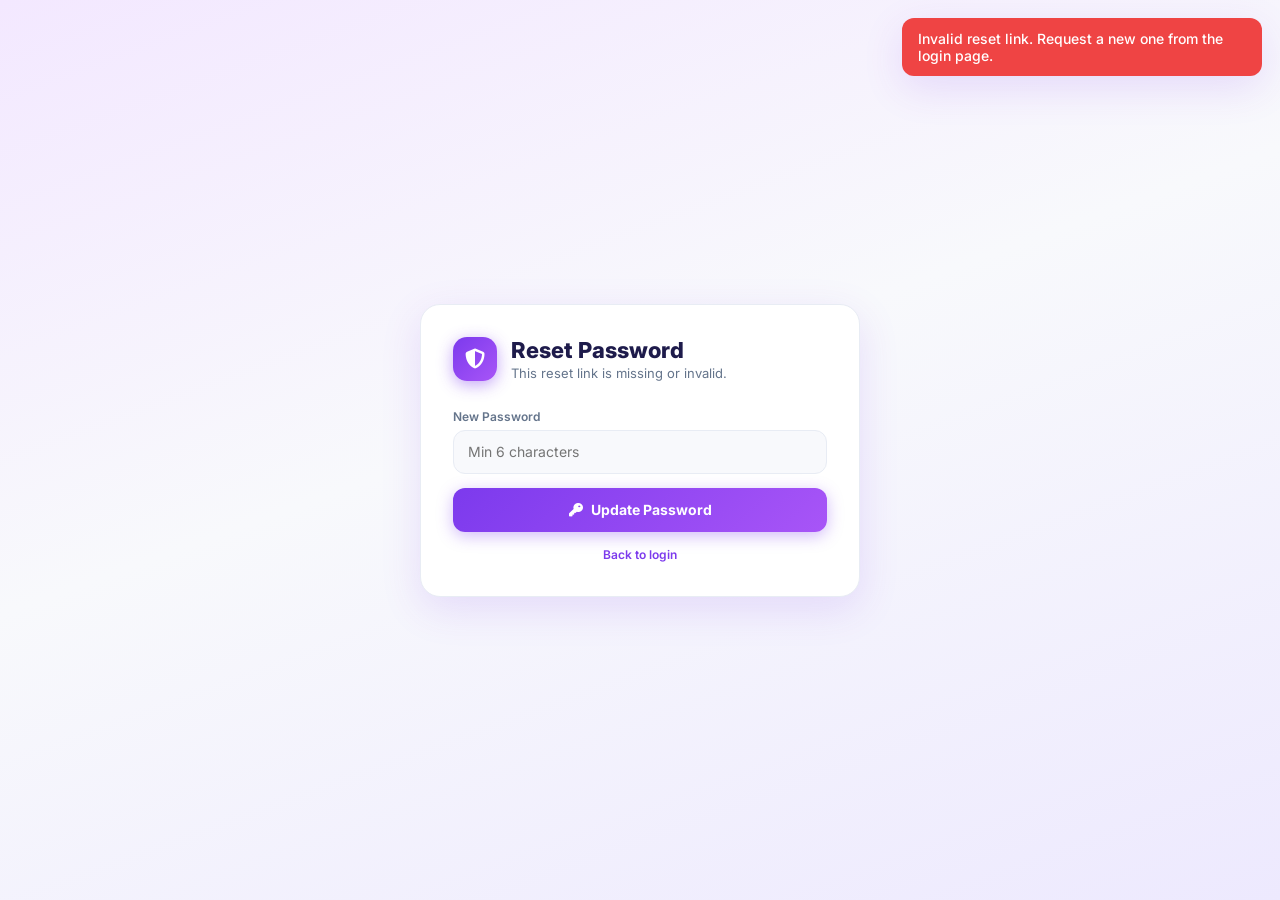
==== commit 4e327cfe: "Describe what you changed" ====
--- a/safepath/frontend/reset-password.html
+++ b/safepath/frontend/reset-password.html
@@ -14,7 +14,7 @@
         <div class="brand-mark"><i class="fa-solid fa-shield-halved"></i></div>
         <div>
           <h1>Reset Password</h1>
-          <p>Choose a new password for your account</p>
+          <p id="resetSubtitle">Choose a new password for your account</p>
         </div>
       </header>
       <div class="input-group">
@@ -22,14 +22,25 @@
         <input id="newPassword" type="password" placeholder="Min 6 characters" autocomplete="new-password"/>
       </div>
       <button type="button" id="resetBtn" class="btn-primary"><i class="fa-solid fa-key" style="margin-right:8px"></i>Update Password</button>
-      <p class="info-text login-switch" style="margin-top:14px"><a href="login.html">Back to login</a></p>
+      <p class="info-text login-switch" style="margin-top:14px"><a id="backLoginLink" href="login.html">Back to login</a></p>
     </section>
   </main>
   <div id="toastHost"></div>
   <script src="origin.js"></script>
+  <script src="features/api.js"></script>
   <script>
     const API = getApiBase();
-    const token = new URLSearchParams(location.search).get("token");
+    document.getElementById("backLoginLink").href = `${API}/login.html`;
+
+    function readResetToken() {
+      const fromQuery = new URLSearchParams(location.search).get("token");
+      if (fromQuery) return decodeURIComponent(fromQuery).trim();
+      const hash = location.hash.replace(/^#/, "");
+      if (hash.startsWith("token=")) return decodeURIComponent(hash.slice(6)).trim();
+      return "";
+    }
+
+    const token = readResetToken();
 
     function toast(message, type = "info") {
       const el = document.createElement("div");
@@ -37,6 +48,29 @@
       el.textContent = message;
       document.getElementById("toastHost").appendChild(el);
       setTimeout(() => el.remove(), 6000);
+    }
+
+    async function validateToken() {
+      if (!token) {
+        document.getElementById("resetSubtitle").textContent = "This reset link is missing or invalid.";
+        document.getElementById("resetBtn").disabled = true;
+        toast("Invalid reset link. Request a new one from the login page.", "danger");
+        return false;
+      }
+      try {
+        const res = await fetch(`${API}/api/reset-password/validate?token=${encodeURIComponent(token)}`);
+        const { data, ok } = await parseApiJson(res);
+        if (!ok || !data.valid) {
+          document.getElementById("resetSubtitle").textContent = "This reset link expired or was already used.";
+          document.getElementById("resetBtn").disabled = true;
+          toast(data.message || "Reset link expired. Request a new password reset.", "danger");
+          return false;
+        }
+        return true;
+      } catch (err) {
+        toast(err.message || "Cannot reach the app server. Start SafePath on port 8080 first.", "danger");
+        return false;
+      }
     }
 
     document.getElementById("resetBtn").onclick = async () => {
@@ -55,14 +89,18 @@
           headers: { "Content-Type": "application/json" },
           body: JSON.stringify({ token, password }),
         });
-        const data = await res.json();
-        if (!res.ok) throw new Error(data.message || "Reset failed");
+        const { data, ok } = await parseApiJson(res);
+        if (!ok || data.status !== "success") {
+          throw new Error(data.message || "Reset failed");
+        }
         toast("Password updated. Redirecting to login…", "success");
-        setTimeout(() => { location.href = "login.html"; }, 1500);
+        setTimeout(() => { location.href = `${API}/login.html`; }, 1500);
       } catch (err) {
         toast(err.message, "danger");
       }
     };
+
+    document.addEventListener("DOMContentLoaded", validateToken);
   </script>
 </body>
 </html>
--- a/safepath/frontend/styles.css
+++ b/safepath/frontend/styles.css
@@ -963,8 +963,22 @@
 .map-badge.metro { background: #0891B2; }
 .map-badge.bus { background: var(--success); }
 
+.map-badge--active {
+  width: 32px;
+  height: 32px;
+  font-size: 13px;
+  font-weight: 900;
+  border: 3px solid #fff;
+  box-shadow: 0 0 0 3px rgba(99, 102, 241, 0.65), 0 4px 16px rgba(15, 23, 42, 0.45);
+}
+
+.poi-marker-wrap--active {
+  z-index: 1200 !important;
+}
+
 .poi-marker-wrap,
-.route-pin-wrap {
+.route-pin-wrap,
+.leaflet-div-icon.poi-marker-wrap {
   background: transparent !important;
   border: none !important;
 }
@@ -1783,6 +1797,14 @@
 .nav-checkpoint {
   font-size: 12px !important;
   padding: 8px 12px !important;
+  transition: background 0.15s, border-color 0.15s, font-weight 0.15s;
+}
+
+.nav-checkpoint.active {
+  font-weight: 800 !important;
+  background: rgba(99, 102, 241, 0.14) !important;
+  border-left: 3px solid var(--primary) !important;
+  padding-left: 9px !important;
 }
 
 /* Heatmap popover on map */
